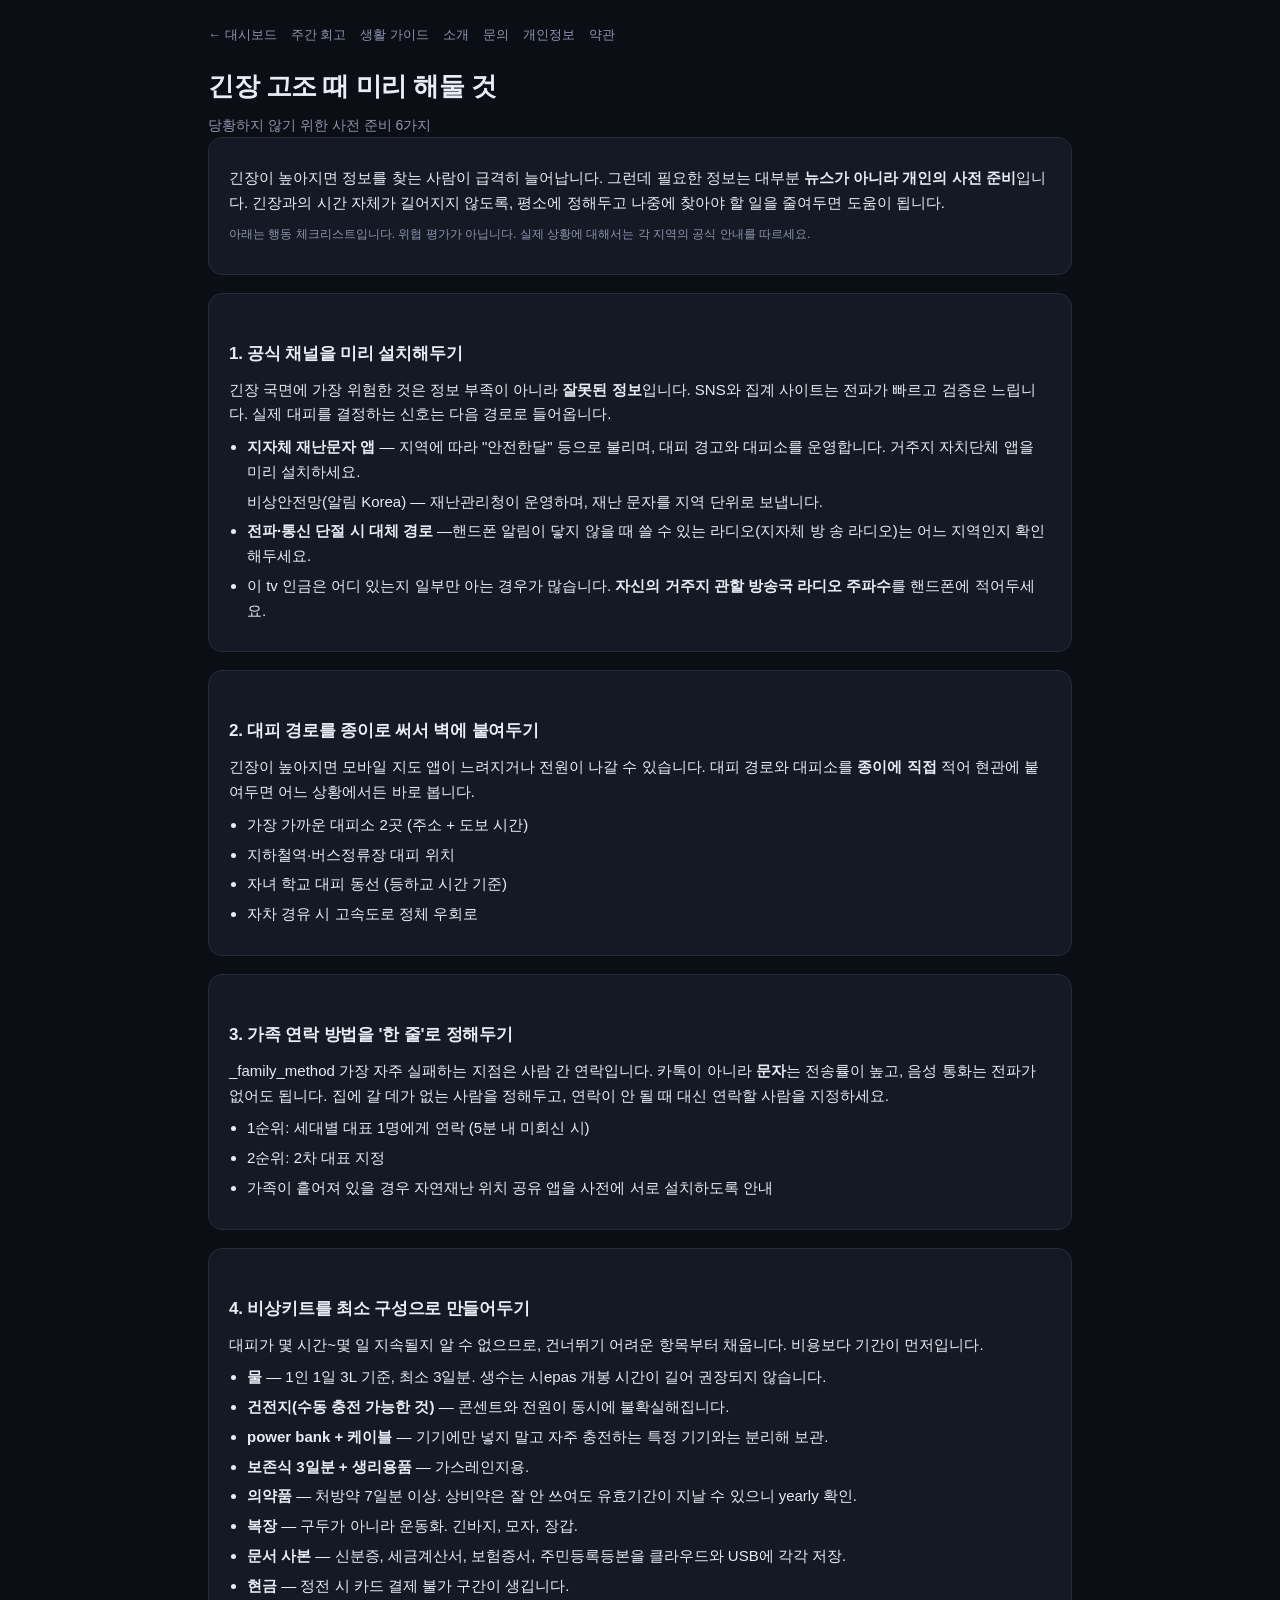
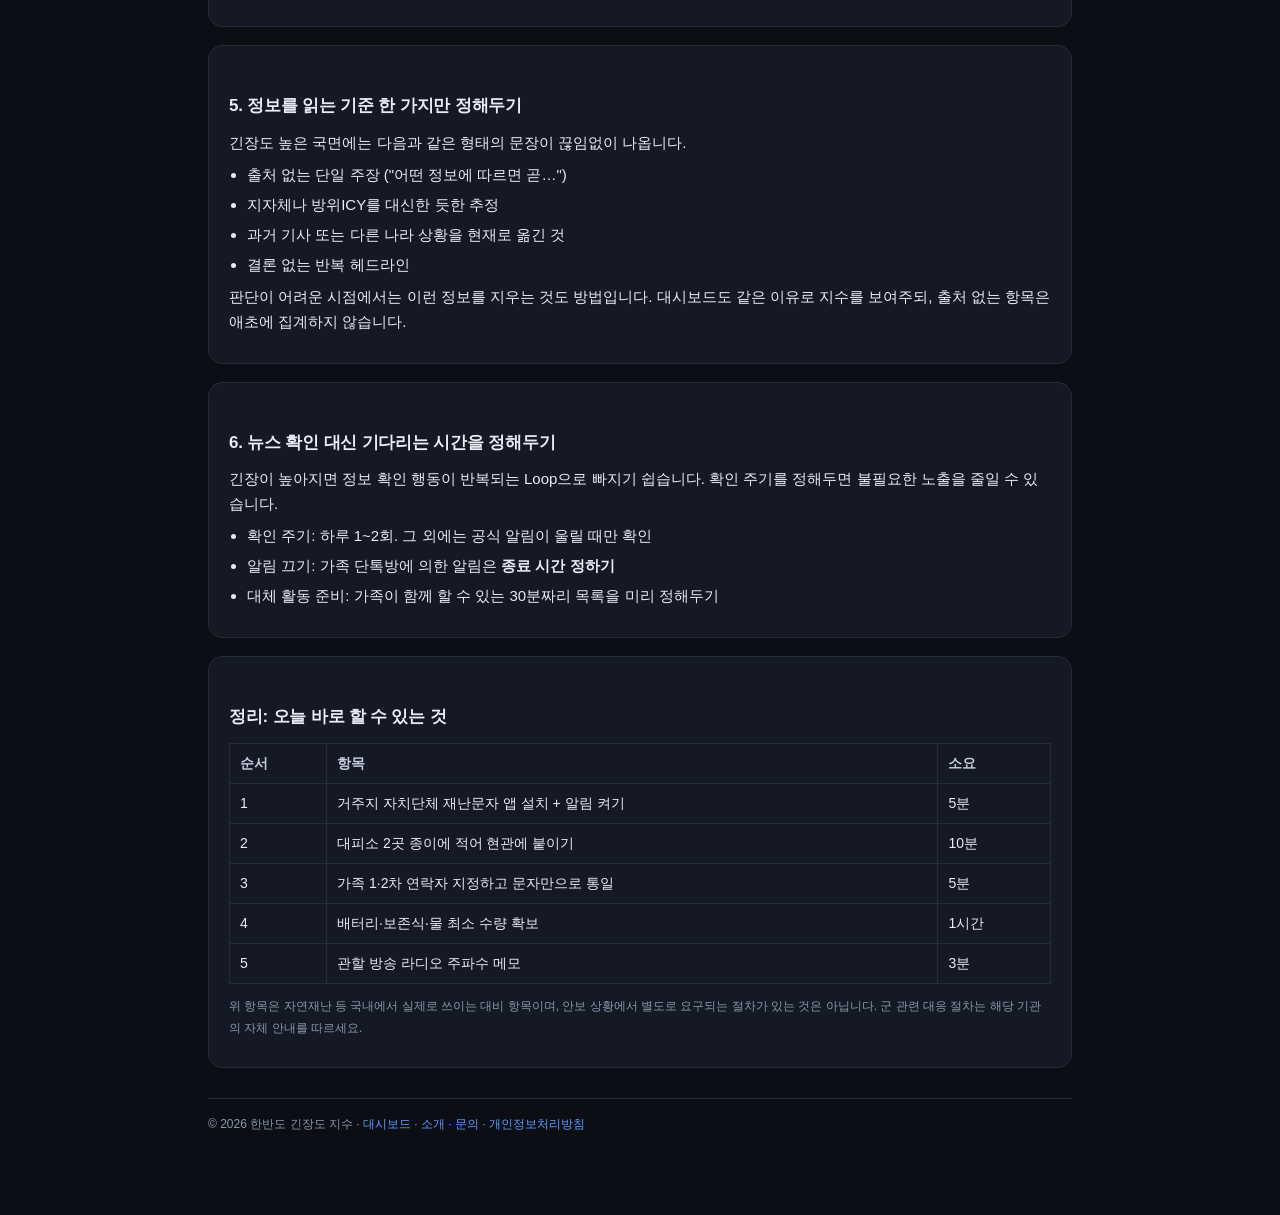
==== guides.html @ 265b3562 "한반도 긴장도 지수 대시보드 초기 버전 - Google News RSS 6종 + 연합뉴스 기반 헤드라인 집계 - 키워드 가중치로 0~100 정보 밀도 지수 산출 - 안보 이벤트 자" ====
<!DOCTYPE html>
<html lang="ko">
<head>
<meta charset="utf-8">
<meta name="viewport" content="width=device-width,initial-scale=1">
<title>긴장 고조 때 미리 해둘 것 · 생활 가이드 · 한반도 긴장도 지수</title>
<meta name="description" content="뉴스를 읽기 전에, 긴장이 높아지는 국면에 대비해 미리 정해두면 좋은 6가지. 공식 채널 확인법, 대피경로, 가족 연락 방법, 비상키트 구성.">
<link rel="stylesheet" href="/style.css">
</head>
<body>
<div class="nav"><a href="/">← 대시보드</a><a href="/weekly">주간 회고</a><a href="/guides">생활 가이드</a><a href="/about">소개</a><a href="/contact">문의</a><a href="/privacy">개인정보</a><a href="/terms">약관</a></div>

<h1>긴장 고조 때 미리 해둘 것 <span>당황하지 않기 위한 사전 준비 6가지</span></h1>

<div class="card">
<p>긴장이 높아지면 정보를 찾는 사람이 급격히 늘어납니다. 그런데 필요한 정보는 대부분 <b>뉴스가 아니라 개인의 사전 준비</b>입니다. 긴장과의 시간 자체가 길어지지 않도록, 평소에 정해두고 나중에 찾아야 할 일을 줄여두면 도움이 됩니다.</p>
<p class="dis">아래는 행동 체크리스트입니다. 위협 평가가 아닙니다. 실제 상황에 대해서는 각 지역의 공식 안내를 따르세요.</p>
</div>

<div class="card">
<h2>1. 공식 채널을 미리 설치해두기</h2>
<p>긴장 국면에 가장 위험한 것은 정보 부족이 아니라 <b>잘못된 정보</b>입니다. SNS와 집계 사이트는 전파가 빠르고 검증은 느립니다. 실제 대피를 결정하는 신호는 다음 경로로 들어옵니다.</p>
<ul>
<li><b>지자체 재난문자 앱</b> — 지역에 따라 "안전한달" 등으로 불리며, 대피 경고와 대피소를 운영합니다. 거주지 자치단체 앱을 미리 설치하세요.</li>
비상안전망(알림 Korea) — 재난관리청이 운영하며, 재난 문자를 지역 단위로 보냅니다.
<li><b>전파·통신 단절 시 대체 경로</b> —핸드폰 알림이 닿지 않을 때 쓸 수 있는 라디오(지자체 방 송 라디오)는 어느 지역인지 확인해두세요.</li>
<li>이 tv 인금은 어디 있는지 일부만 아는 경우가 많습니다. <b>자신의 거주지 관할 방송국 라디오 주파수</b>를 핸드폰에 적어두세요.</li>
</ul>
</div>

<div class="card">
<h2>2. 대피 경로를 종이로 써서 벽에 붙여두기</h2>
<p>긴장이 높아지면 모바일 지도 앱이 느려지거나 전원이 나갈 수 있습니다. 대피 경로와 대피소를 <b>종이에 직접</b> 적어 현관에 붙여두면 어느 상황에서든 바로 봅니다.</p>
<ul>
<li>가장 가까운 대피소 2곳 (주소 + 도보 시간)</li>
<li>지하철역·버스정류장 대피 위치</li>
<li>자녀 학교 대피 동선 (등하교 시간 기준)</li>
<li>자차 경유 시 고속도로 정체 우회로</li>
</ul>
</div>

<div class="card">
<h2>3. 가족 연락 방법을 '한 줄'로 정해두기</h2>
<p>_family_method 가장 자주 실패하는 지점은 사람 간 연락입니다. 카톡이 아니라 <b>문자</b>는 전송률이 높고, 음성 통화는 전파가 없어도 됩니다. 집에 갈 데가 없는 사람을 정해두고, 연락이 안 될 때 대신 연락할 사람을 지정하세요.</p>
<ul>
<li>1순위: 세대별 대표 1명에게 연락 (5분 내 미회신 시)</li>
<li>2순위: 2차 대표 지정</li>
<li>가족이 흩어져 있을 경우 자연재난 위치 공유 앱을 사전에 서로 설치하도록 안내</li>
</ul>
</div>

<div class="card">
<h2>4. 비상키트를 최소 구성으로 만들어두기</h2>
<p>대피가 몇 시간~몇 일 지속될지 알 수 없으므로, 건너뛰기 어려운 항목부터 채웁니다. 비용보다 기간이 먼저입니다.</p>
<ul>
<li><b>물</b> — 1인 1일 3L 기준, 최소 3일분. 생수는 시epas 개봉 시간이 길어 권장되지 않습니다.</li>
<li><b>건전지(수동 충전 가능한 것)</b> — 콘센트와 전원이 동시에 불확실해집니다.</li>
<li><b>power bank + 케이블</b> — 기기에만 넣지 말고 자주 충전하는 특정 기기와는 분리해 보관.</li>
<li><b>보존식 3일분 + 생리용품</b> — 가스레인지용.</li>
<li><b>의약품</b> — 처방약 7일분 이상. 상비약은 잘 안 쓰여도 유효기간이 지날 수 있으니 yearly 확인.</li>
<li><b>복장</b> — 구두가 아니라 운동화. 긴바지, 모자, 장갑.</li>
<li><b>문서 사본</b> — 신분증, 세금계산서, 보험증서, 주민등록등본을 클라우드와 USB에 각각 저장.</li>
<li><b>현금</b> — 정전 시 카드 결제 불가 구간이 생깁니다.</li>
</ul>
</div>

<div class="card">
<h2>5. 정보를 읽는 기준 한 가지만 정해두기</h2>
<p>긴장도 높은 국면에는 다음과 같은 형태의 문장이 끊임없이 나옵니다.</p>
<ul>
<li>출처 없는 단일 주장 ("어떤 정보에 따르면 곧…")</li>
<li>지자체나 방위ICY를 대신한 듯한 추정</li>
<li>과거 기사 또는 다른 나라 상황을 현재로 옮긴 것</li>
<li>결론 없는 반복 헤드라인</li>
</ul>
<p>판단이 어려운 시점에서는 이런 정보를 지우는 것도 방법입니다. 대시보드도 같은 이유로 지수를 보여주되, 출처 없는 항목은 애초에 집계하지 않습니다.</p>
</div>

<div class="card">
<h2>6. 뉴스 확인 대신 기다리는 시간을 정해두기</h2>
<p>긴장이 높아지면 정보 확인 행동이 반복되는 Loop으로 빠지기 쉽습니다. 확인 주기를 정해두면 불필요한 노출을 줄일 수 있습니다.</p>
<ul>
<li>확인 주기: 하루 1~2회. 그 외에는 공식 알림이 울릴 때만 확인</li>
<li>알림 끄기: 가족 단톡방에 의한 알림은 <b>종료 시간 정하기</b></li>
<li>대체 활동 준비: 가족이 함께 할 수 있는 30분짜리 목록을 미리 정해두기</li>
</ul>
</div>

<div class="card">
<h2>정리: 오늘 바로 할 수 있는 것</h2>
<table>
<tr><th>순서</th><th>항목</th><th>소요</th></tr>
<tr><td>1</td><td>거주지 자치단체 재난문자 앱 설치 + 알림 켜기</td><td>5분</td></tr>
<tr><td>2</td><td>대피소 2곳 종이에 적어 현관에 붙이기</td><td>10분</td></tr>
<tr><td>3</td><td>가족 1·2차 연락자 지정하고 문자만으로 통일</td><td>5분</td></tr>
<tr><td>4</td><td>배터리·보존식·물 최소 수량 확보</td><td>1시간</td></tr>
<tr><td>5</td><td>관할 방송 라디오 주파수 메모</td><td>3분</td></tr>
</table>
<p class="dis">위 항목은 자연재난 등 국내에서 실제로 쓰이는 대비 항목이며, 안보 상황에서 별도로 요구되는 절차가 있는 것은 아닙니다. 군 관련 대응 절차는 해당 기관의 자체 안내를 따르세요.</p>
</div>

<footer>© 2026 한반도 긴장도 지수 · <a href="/">대시보드</a> · <a href="/about">소개</a> · <a href="/contact">문의</a> · <a href="/privacy">개인정보처리방침</a></footer>
</body>
</html>
---- style.css ----
*{box-sizing:border-box;margin:0;padding:0}
body{background:#0b0e14;color:#e8ecf4;font:15px/1.65 -apple-system,"Segoe UI","Malgun Gothic",sans-serif;
  max-width:900px;margin:0 auto;padding:24px 18px 80px}
a{color:inherit;text-decoration:none}
header{border-bottom:1px solid #242b3a;padding-bottom:16px;margin-bottom:24px}
h1{font-size:26px;letter-spacing:-.5px}
h1 span{color:#8b96ad;font-size:14px;font-weight:400;display:block;margin-top:6px;letter-spacing:0}
h2{font-size:17px;margin:26px 0 10px;letter-spacing:-.2px}
h3{font-size:15px;margin:18px 0 6px;color:#c3ccdd}
.upd{color:#8b96ad;font-size:12px;margin-top:10px}

.card{background:#141924;border:1px solid #242b3a;border-radius:14px;padding:20px;margin-bottom:18px}
.card p{margin:8px 0}
.card ul{margin:8px 0 8px 18px}
.card li{margin:5px 0}
.gauge-top{display:flex;justify-content:space-between;align-items:flex-end;margin-bottom:14px}
.level{font-size:34px;font-weight:700;letter-spacing:-1px}
.nums{text-align:right;color:#8b96ad;font-size:12px;line-height:1.7}
.nums b{display:block;font-size:22px;color:#e8ecf4}
.bar{height:12px;background:#0d111a;border-radius:8px;overflow:hidden;border:1px solid #242b3a}
.bar>i{display:block;height:100%;border-radius:8px;transition:width .6s ease}
.guide{margin-top:16px;padding:12px 14px;background:#0d111a;border-radius:10px;font-size:14px;color:#c3ccdd;border-left:3px solid #5b9dff}
.tl{list-style:none}
.tl li{display:flex;gap:12px;padding:11px 0;border-bottom:1px dashed #242b3a}
.tl li:last-child{border-bottom:0}
.tl .e{font-size:20px;width:26px;text-align:center;flex:0 0 26px}
.tl .lb{font-size:11px;color:#5b9dff;font-weight:600;white-space:nowrap;padding-top:2px}
.tl .tx{flex:1;font-size:14px}
.tl .tx b{display:block;font-weight:500}
.tl .meta{color:#8b96ad;font-size:11px;margin-top:3px}
.tl a:hover .tx b{color:#5b9dff}
.feed{list-style:none}
.feed li{border-bottom:1px solid #242b3a;padding:10px 0}
.feed li:last-child{border:0}
.feed a{font-size:14px}
.feed a:hover{color:#5b9dff}
.feed .s{color:#8b96ad;font-size:11px;margin-top:3px}
.src{display:flex;flex-wrap:wrap;gap:8px;margin-top:10px}
.src a{font-size:12px;padding:5px 10px;background:#0d111a;border:1px solid #242b3a;border-radius:20px;color:#8b96ad}
.src a:hover{color:#5b9dff;border-color:#5b9dff}
.ads{margin:26px 0;text-align:center;color:#8b96ad;font-size:11px;
  border:1px dashed #242b3a;border-radius:12px;padding:22px;background:#0d111a}
.dis{font-size:12px;color:#8b96ad;line-height:1.8}
footer{border-top:1px solid #242b3a;margin-top:30px;padding-top:16px;color:#8b96ad;font-size:12px}
footer a{color:#5b9dff}
.err{color:#ff5470;font-size:13px}
.prose{font-size:15px;line-height:1.8}
.prose p{margin:12px 0}
.prose ul{margin:12px 0 12px 20px}
.prose li{margin:6px 0}
table{width:100%;border-collapse:collapse;margin:12px 0;font-size:14px}
th,td{border:1px solid #242b3a;padding:8px 10px;text-align:left}
th{background:#141924;color:#c3ccdd}
.nav{margin:0 0 20px;font-size:13px;display:flex;flex-wrap:wrap;gap:14px}
.nav a{color:#8b96ad}
.nav a:hover{color:#5b9dff}
@media(max-width:560px){h1{font-size:21px}.gauge-top{flex-direction:column;align-items:flex-start}}
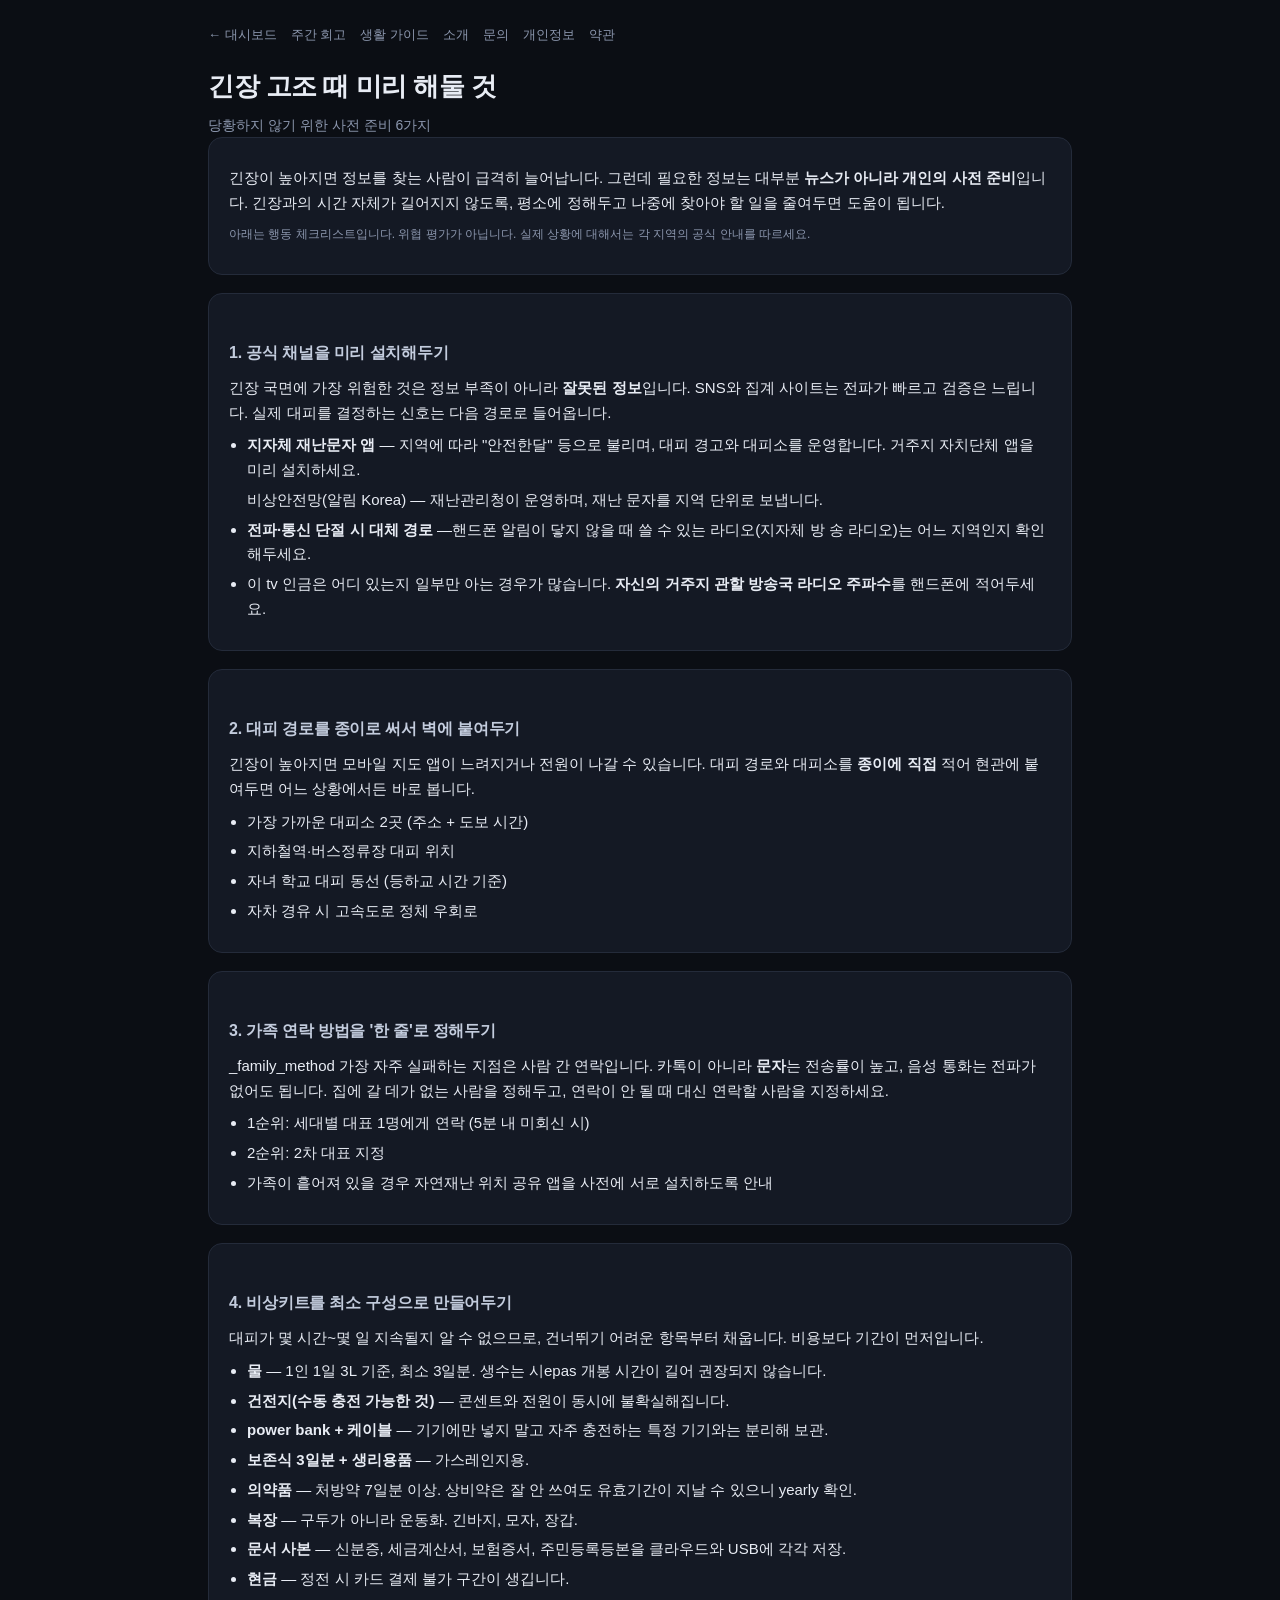
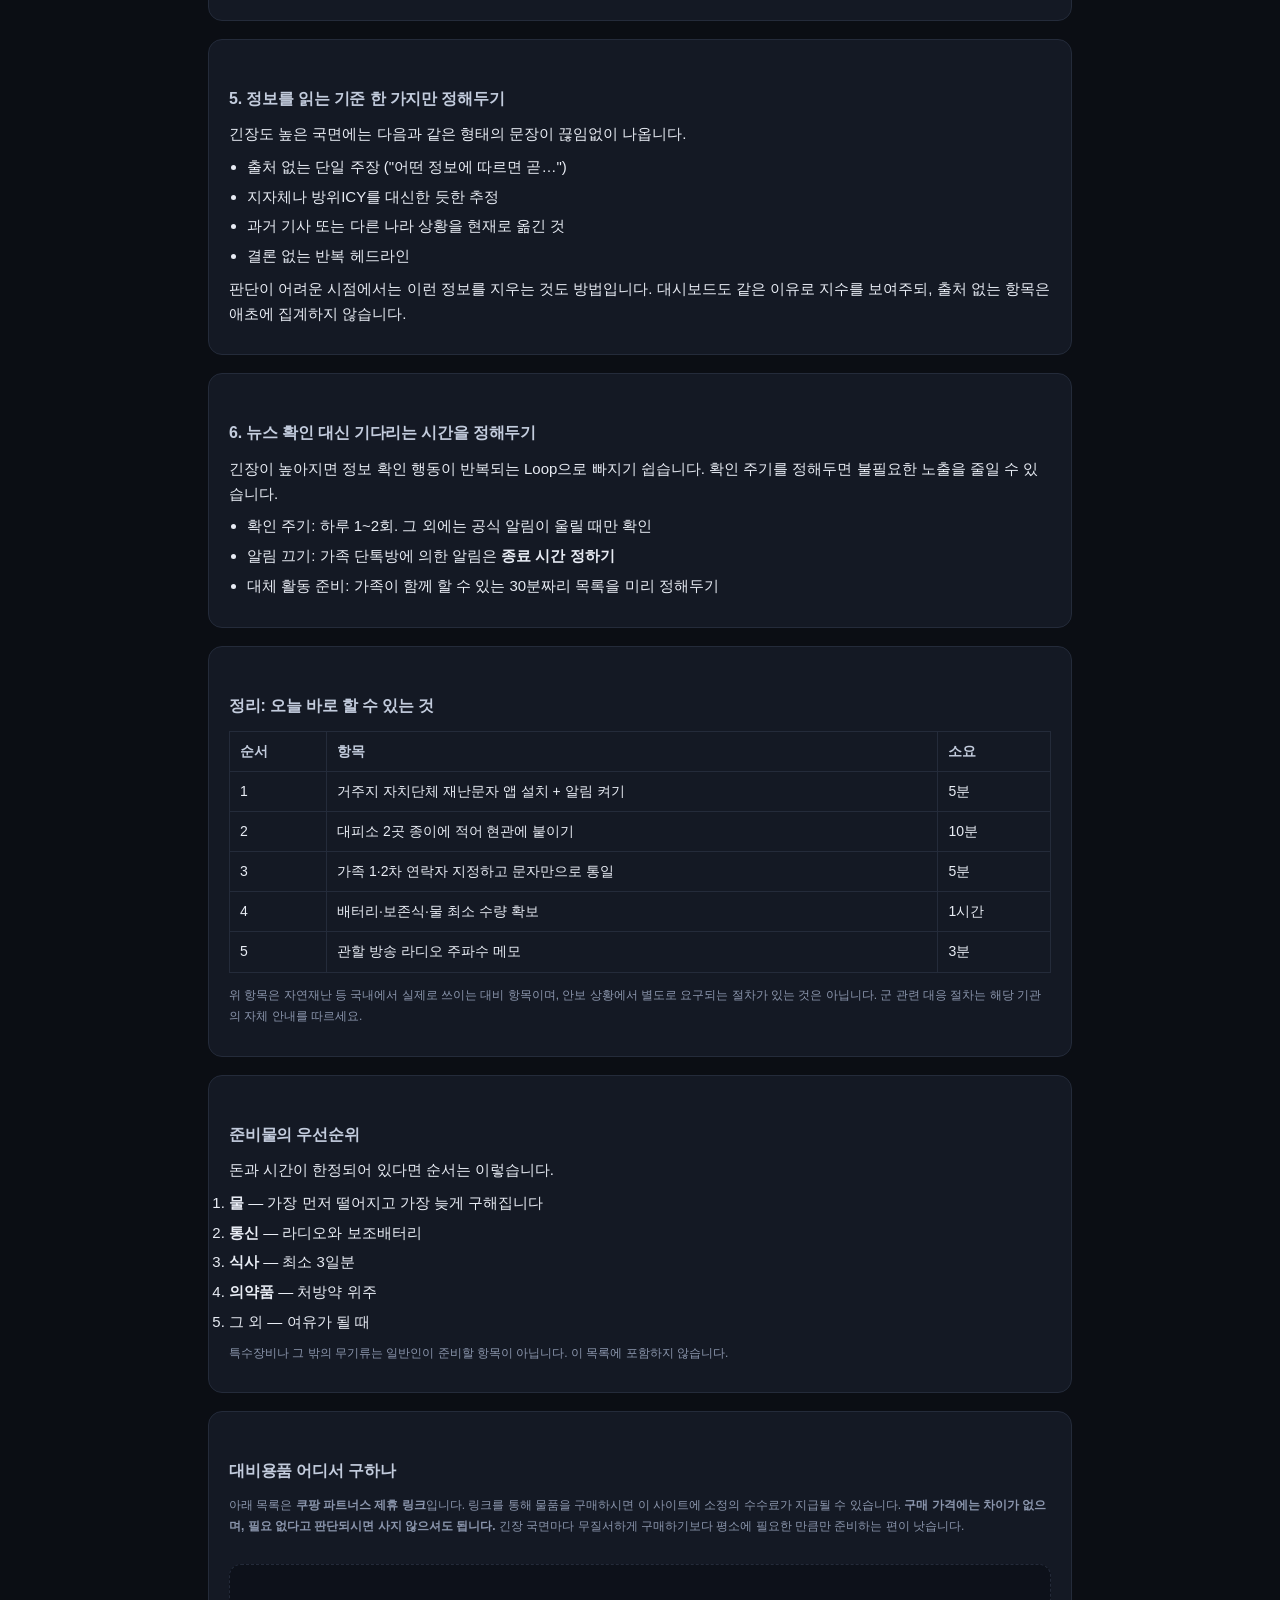
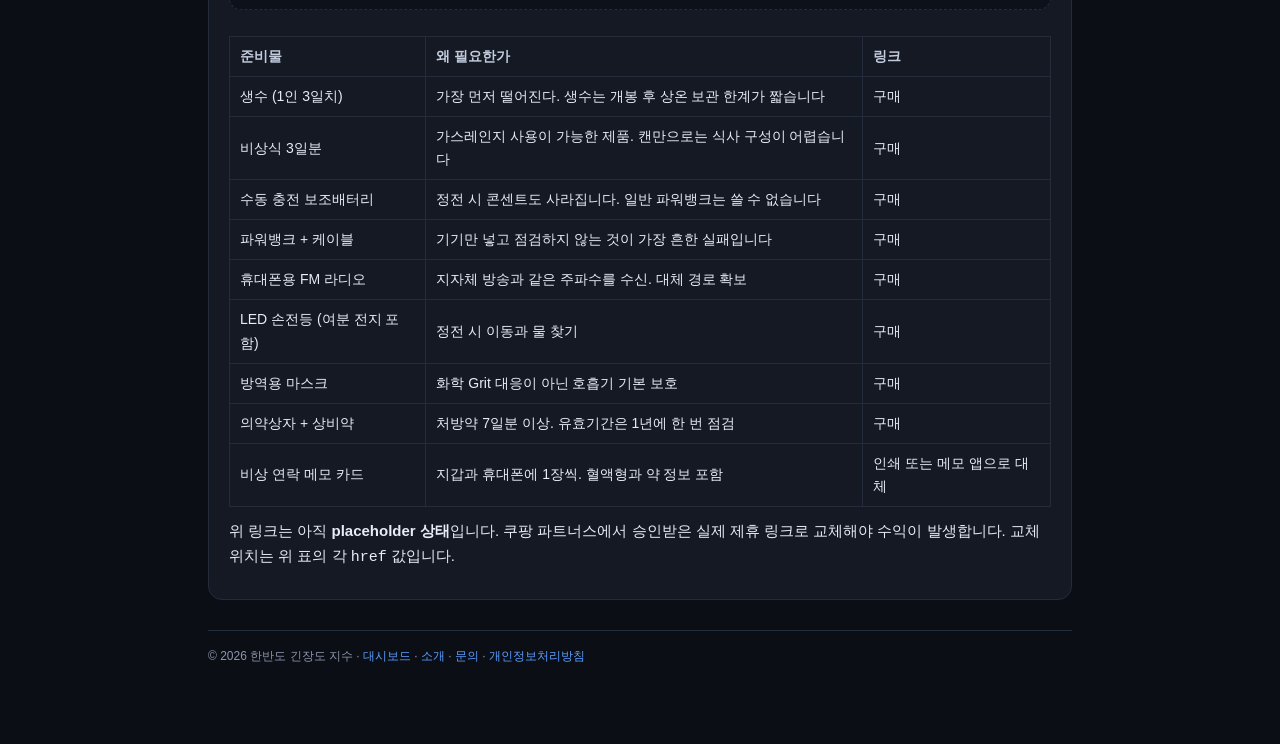
==== commit a06c63ba: "썸네일 이미지, 애드센스 슬롯, 쿠팡 파트너스 제휴 링크, 지수 오탐 수정 - Bing 뉴스 RSS 추가 (썸네일 이미지 제공, apiclick 링크에서 실제 기사 URL 추출) " ====
--- a/guides.html
+++ b/guides.html
@@ -99,6 +99,40 @@
 <p class="dis">위 항목은 자연재난 등 국내에서 실제로 쓰이는 대비 항목이며, 안보 상황에서 별도로 요구되는 절차가 있는 것은 아닙니다. 군 관련 대응 절차는 해당 기관의 자체 안내를 따르세요.</p>
 </div>
 
+<div class="card">
+<h2>준비물의 우선순위</h2>
+<p>돈과 시간이 한정되어 있다면 순서는 이렇습니다.</p>
+<ol>
+<li><b>물</b> — 가장 먼저 떨어지고 가장 늦게 구해집니다</li>
+<li><b>통신</b> — 라디오와 보조배터리</li>
+<li><b>식사</b> — 최소 3일분</li>
+<li><b>의약품</b> — 처방약 위주</li>
+<li>그 외 — 여유가 될 때</li>
+</ol>
+<p class="dis">특수장비나 그 밖의 무기류는 일반인이 준비할 항목이 아닙니다. 이 목록에 포함하지 않습니다.</p>
+</div>
+
+<div class="card">
+<h2>대비용품 어디서 구하나</h2>
+<p class="dis">아래 목록은 <b>쿠팡 파트너스 제휴 링크</b>입니다. 링크를 통해 물품을 구매하시면 이 사이트에 소정의 수수료가 지급될 수 있습니다. <b>구매 가격에는 차이가 없으며, 필요 없다고 판단되시면 사지 않으셔도 됩니다.</b> 긴장 국면마다 무질서하게 구매하기보다 평소에 필요한 만큼만 준비하는 편이 낫습니다.</p>
+
+<div class="ads" data-ad-slot="1234567890"></div>
+
+<table>
+<tr><th>준비물</th><th>왜 필요한가</th><th>링크</th></tr>
+<tr><td>생수 (1인 3일치)</td><td>가장 먼저 떨어진다. 생수는 개봉 후 상온 보관 한계가 짧습니다</td><td><a href="#CP-WATER">구매</a></td></tr>
+<tr><td>비상식 3일분</td><td>가스레인지 사용이 가능한 제품. 캔만으로는 식사 구성이 어렵습니다</td><td><a href="#CP-FOOD">구매</a></td></tr>
+<tr><td>수동 충전 보조배터리</td><td>정전 시 콘센트도 사라집니다. 일반 파워뱅크는 쓸 수 없습니다</td><td><a href="#CP-BATTERY">구매</a></td></tr>
+<tr><td>파워뱅크 + 케이블</td><td>기기만 넣고 점검하지 않는 것이 가장 흔한 실패입니다</td><td><a href="#CP-PB">구매</a></td></tr>
+<tr><td>휴대폰용 FM 라디오</td><td>지자체 방송과 같은 주파수를 수신. 대체 경로 확보</td><td><a href="#CP-RADIO">구매</a></td></tr>
+<tr><td>LED 손전등 (여분 전지 포함)</td><td>정전 시 이동과 물 찾기</td><td><a href="#CP-LAMP">구매</a></td></tr>
+<tr><td>방역용 마스크</td><td>화학 Grit 대응이 아닌 호흡기 기본 보호</td><td><a href="#CP-MASK">구매</a></td></tr>
+<tr><td>의약상자 + 상비약</td><td>처방약 7일분 이상. 유효기간은 1년에 한 번 점검</td><td><a href="#CP-MED">구매</a></td></tr>
+<tr><td>비상 연락 메모 카드</td><td>지갑과 휴대폰에 1장씩. 혈액형과 약 정보 포함</td><td>인쇄 또는 메모 앱으로 대체</td></tr>
+</table>
+<p class="disc">위 링크는 아직 <b>placeholder 상태</b>입니다. 쿠팡 파트너스에서 승인받은 실제 제휴 링크로 교체해야 수익이 발생합니다. 교체 위치는 위 표의 각 <code>href</code> 값입니다.</p>
+</div>
+
 <footer>© 2026 한반도 긴장도 지수 · <a href="/">대시보드</a> · <a href="/about">소개</a> · <a href="/contact">문의</a> · <a href="/privacy">개인정보처리방침</a></footer>
 </body>
 </html>
--- a/style.css
+++ b/style.css
@@ -54,4 +54,44 @@
 .nav{margin:0 0 20px;font-size:13px;display:flex;flex-wrap:wrap;gap:14px}
 .nav a{color:#8b96ad}
 .nav a:hover{color:#5b9dff}
-@media(max-width:560px){h1{font-size:21px}.gauge-top{flex-direction:column;align-items:flex-start}}+@media(max-width:560px){h1{font-size:21px}.gauge-top{flex-direction:column;align-items:flex-start}}
+
+/* ---- 단순화된 첫 화면 (모바일 우선) ---- */
+.status .row{display:flex;justify-content:space-between;align-items:flex-start;gap:12px;margin-bottom:14px}
+.status .lvl{font-size:38px;font-weight:700;letter-spacing:-1.5px;line-height:1.05}
+.status .lvl small{display:block;font-size:14px;font-weight:500;color:#8b96ad;letter-spacing:0;margin-top:4px}
+.status .when{color:#8b96ad;font-size:12px;text-align:right;white-space:nowrap}
+.status .what{margin:14px 0 0;padding:12px 14px;background:#0d111a;border-radius:10px;
+  font-size:15px;color:#dbe3f0;border-left:3px solid #5b9dff}
+
+.tl li>div{flex:1;min-width:0}
+.tl a{font-size:15px;line-height:1.5;display:block}
+.tl a:hover,.fd a:hover{color:#5b9dff}
+.tl .m,.fd .m{color:#8b96ad;font-size:12px;margin-top:4px}
+.tl .empty,.fd .empty{color:#8b96ad;font-size:14px;padding:8px 0}
+
+.fd{list-style:none}
+.fd li{border-bottom:1px solid #242b3a;padding:12px 0}
+.fd li:last-child{border:0}
+.fd a{font-size:15px;line-height:1.5;display:block}
+
+.act p{font-size:15px;color:#dbe3f0;margin:2px 0 14px}
+.btn{display:inline-block;background:#5b9dff;color:#08111f;font-weight:600;font-size:15px;
+  padding:12px 18px;border-radius:10px}
+.btn:hover{background:#7db1ff}
+
+.card.small{background:#0d111a}
+.card.small p{font-size:14px;color:#a9b4c8;margin:0 0 8px}
+.card.small .dim{font-size:13px;margin:0}
+.dim{color:#8b96ad}
+
+h2{font-size:16px;color:#c3ccdd}
+h2 small{font-size:12px;color:#8b96ad;font-weight:400;margin-left:6px}
+/* ---- 썸네일 ---- */
+.thumb{width:84px;height:56px;object-fit:cover;border-radius:8px;flex:0 0 84px;
+  background:#0d111a;border:1px solid #242b3a}
+.tl li{align-items:flex-start}
+.fd li{display:flex;gap:12px;align-items:flex-start}
+.fd li>div{flex:1;min-width:0}
+.ad-off{color:#8b96ad;font-size:11px}
+@media(max-width:420px){.thumb{width:68px;height:46px;flex:0 0 68px}}
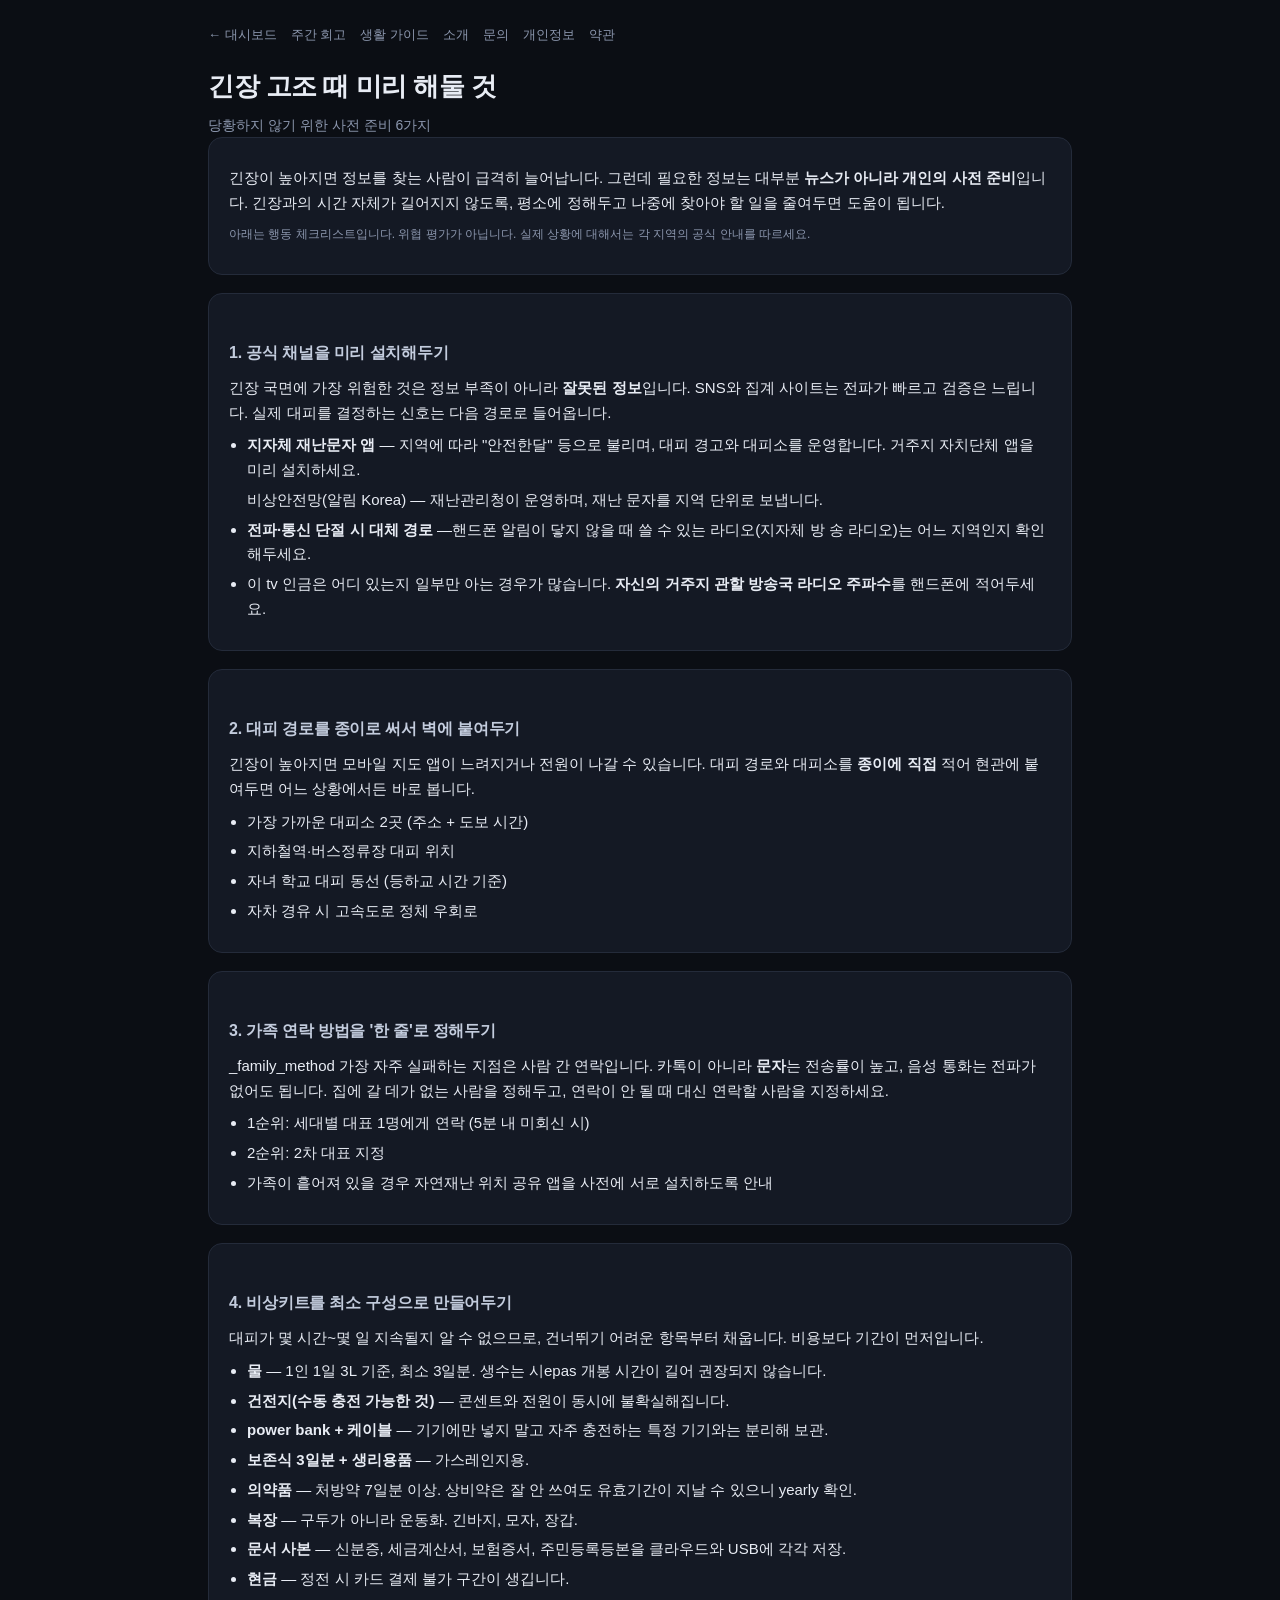
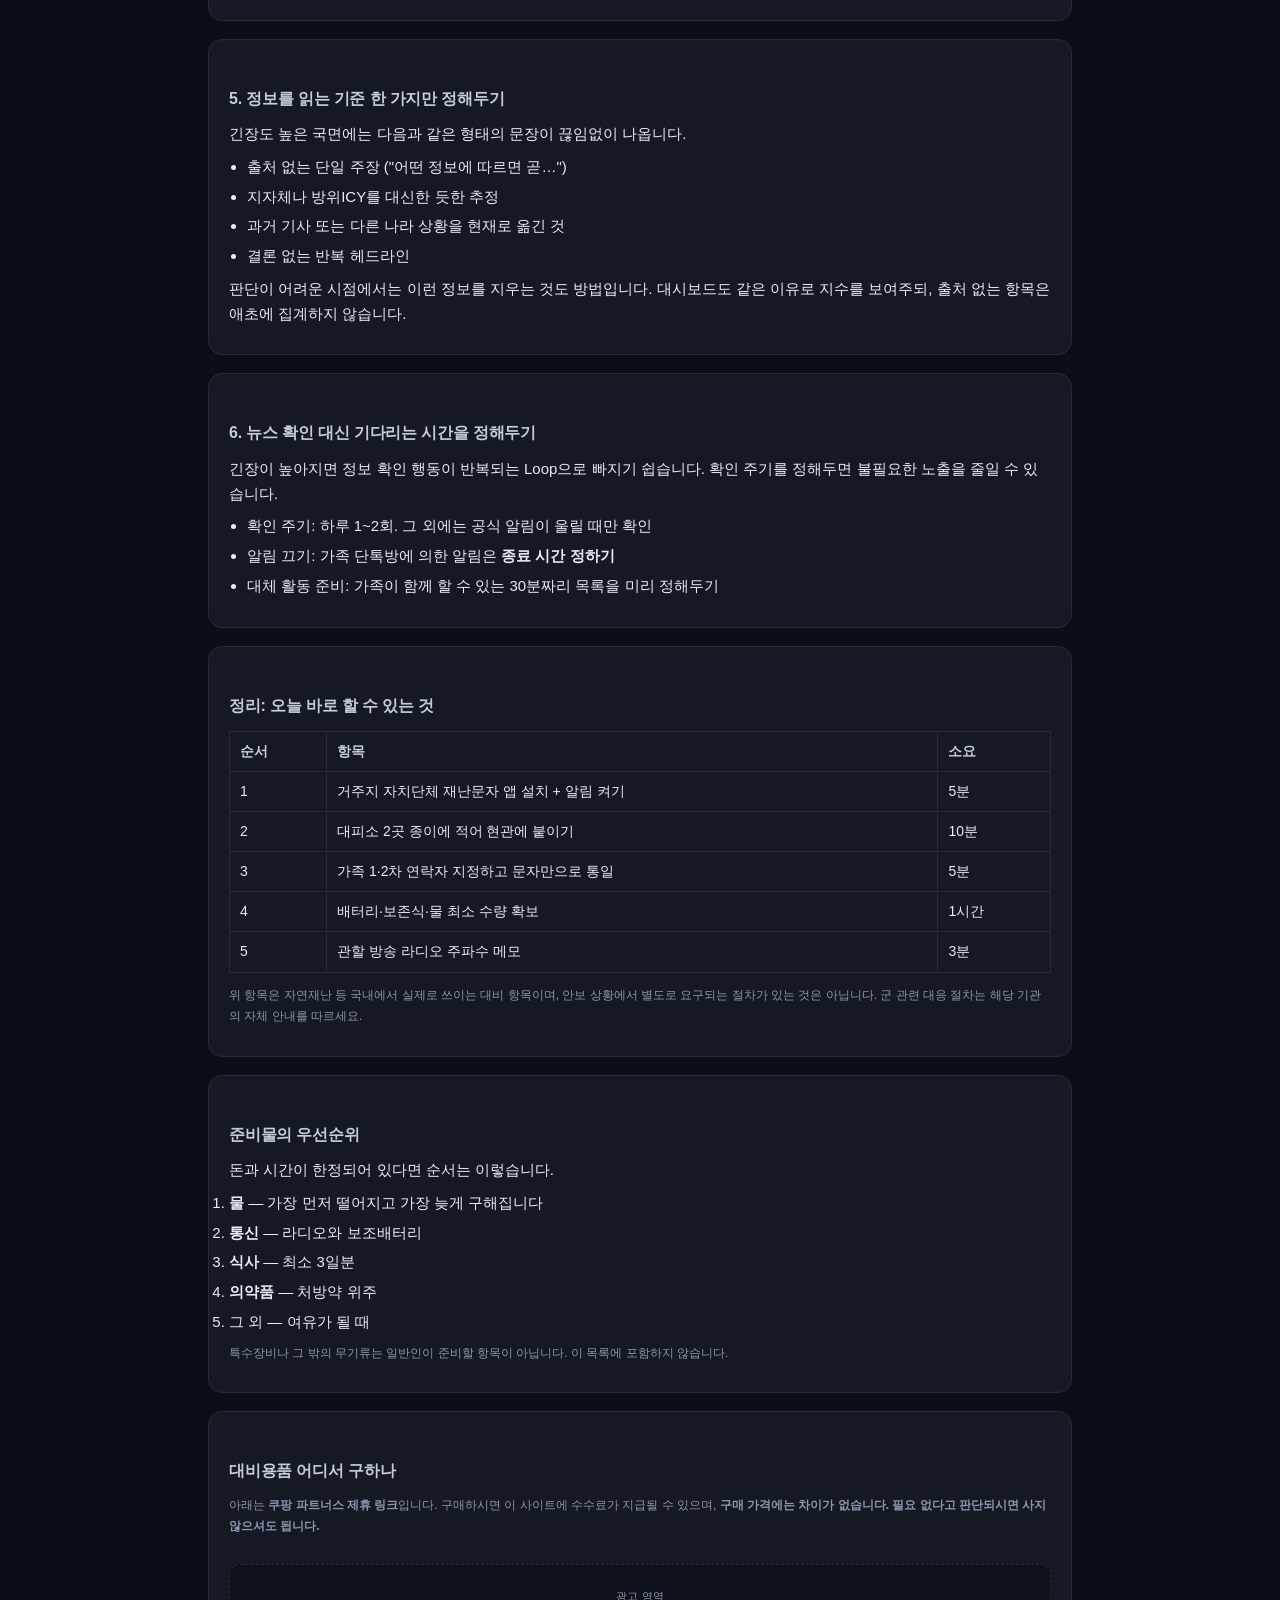
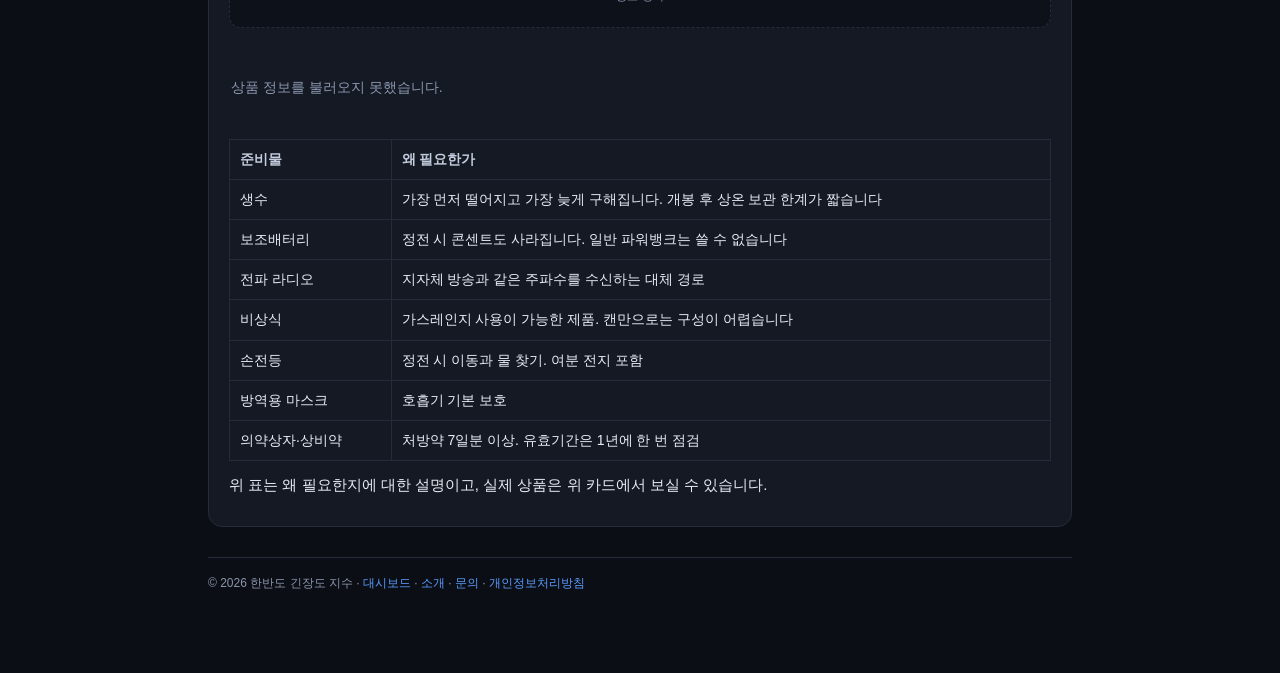
==== commit 52d62e80: "쿠팡 파트너스 제휴 상품 15개 연결 - link.coupang.com/a/ 15개를 상품명·가격·썸네일로 파싱 (web_extract 경로) - deals.json 정규화, /a" ====
--- a/guides.html
+++ b/guides.html
@@ -114,25 +114,27 @@
 
 <div class="card">
 <h2>대비용품 어디서 구하나</h2>
-<p class="dis">아래 목록은 <b>쿠팡 파트너스 제휴 링크</b>입니다. 링크를 통해 물품을 구매하시면 이 사이트에 소정의 수수료가 지급될 수 있습니다. <b>구매 가격에는 차이가 없으며, 필요 없다고 판단되시면 사지 않으셔도 됩니다.</b> 긴장 국면마다 무질서하게 구매하기보다 평소에 필요한 만큼만 준비하는 편이 낫습니다.</p>
+<p class="dis">아래는 <b>쿠팡 파트너스 제휴 링크</b>입니다. 구매하시면 이 사이트에 수수료가 지급될 수 있으며, <b>구매 가격에는 차이가 없습니다. 필요 없다고 판단되시면 사지 않으셔도 됩니다.</b></p>
 
 <div class="ads" data-ad-slot="1234567890"></div>
 
+<div id="deals" class="deals"><p class="empty">불러오는 중…</p></div>
+
 <table>
-<tr><th>준비물</th><th>왜 필요한가</th><th>링크</th></tr>
-<tr><td>생수 (1인 3일치)</td><td>가장 먼저 떨어진다. 생수는 개봉 후 상온 보관 한계가 짧습니다</td><td><a href="#CP-WATER">구매</a></td></tr>
-<tr><td>비상식 3일분</td><td>가스레인지 사용이 가능한 제품. 캔만으로는 식사 구성이 어렵습니다</td><td><a href="#CP-FOOD">구매</a></td></tr>
-<tr><td>수동 충전 보조배터리</td><td>정전 시 콘센트도 사라집니다. 일반 파워뱅크는 쓸 수 없습니다</td><td><a href="#CP-BATTERY">구매</a></td></tr>
-<tr><td>파워뱅크 + 케이블</td><td>기기만 넣고 점검하지 않는 것이 가장 흔한 실패입니다</td><td><a href="#CP-PB">구매</a></td></tr>
-<tr><td>휴대폰용 FM 라디오</td><td>지자체 방송과 같은 주파수를 수신. 대체 경로 확보</td><td><a href="#CP-RADIO">구매</a></td></tr>
-<tr><td>LED 손전등 (여분 전지 포함)</td><td>정전 시 이동과 물 찾기</td><td><a href="#CP-LAMP">구매</a></td></tr>
-<tr><td>방역용 마스크</td><td>화학 Grit 대응이 아닌 호흡기 기본 보호</td><td><a href="#CP-MASK">구매</a></td></tr>
-<tr><td>의약상자 + 상비약</td><td>처방약 7일분 이상. 유효기간은 1년에 한 번 점검</td><td><a href="#CP-MED">구매</a></td></tr>
-<tr><td>비상 연락 메모 카드</td><td>지갑과 휴대폰에 1장씩. 혈액형과 약 정보 포함</td><td>인쇄 또는 메모 앱으로 대체</td></tr>
+<tr><th>준비물</th><th>왜 필요한가</th></tr>
+<tr><td>생수</td><td>가장 먼저 떨어지고 가장 늦게 구해집니다. 개봉 후 상온 보관 한계가 짧습니다</td></tr>
+<tr><td>보조배터리</td><td>정전 시 콘센트도 사라집니다. 일반 파워뱅크는 쓸 수 없습니다</td></tr>
+<tr><td>전파 라디오</td><td>지자체 방송과 같은 주파수를 수신하는 대체 경로</td></tr>
+<tr><td>비상식</td><td>가스레인지 사용이 가능한 제품. 캔만으로는 구성이 어렵습니다</td></tr>
+<tr><td>손전등</td><td>정전 시 이동과 물 찾기. 여분 전지 포함</td></tr>
+<tr><td>방역용 마스크</td><td>호흡기 기본 보호</td></tr>
+<tr><td>의약상자·상비약</td><td>처방약 7일분 이상. 유효기간은 1년에 한 번 점검</td></tr>
 </table>
-<p class="disc">위 링크는 아직 <b>placeholder 상태</b>입니다. 쿠팡 파트너스에서 승인받은 실제 제휴 링크로 교체해야 수익이 발생합니다. 교체 위치는 위 표의 각 <code>href</code> 값입니다.</p>
+<p class="disc">위 표는 왜 필요한지에 대한 설명이고, 실제 상품은 위 카드에서 보실 수 있습니다.</p>
 </div>
 
 <footer>© 2026 한반도 긴장도 지수 · <a href="/">대시보드</a> · <a href="/about">소개</a> · <a href="/contact">문의</a> · <a href="/privacy">개인정보처리방침</a></footer>
+<script src="/ads.js"></script>
+<script>renderDeals('deals');</script>
 </body>
 </html>
--- a/style.css
+++ b/style.css
@@ -95,3 +95,48 @@
 .fd li>div{flex:1;min-width:0}
 .ad-off{color:#8b96ad;font-size:11px}
 @media(max-width:420px){.thumb{width:68px;height:46px;flex:0 0 68px}}
+
+/* ---- 이슈 랭킹 ---- */
+.rank{list-style:none;counter-reset:none}
+.rank li{display:flex;gap:11px;align-items:flex-start;padding:13px 0;border-bottom:1px solid #242b3a}
+.rank li:last-child{border-bottom:0}
+.rank .no{flex:0 0 26px;height:26px;border-radius:8px;background:#1e2637;color:#8b96ad;
+  font-size:13px;font-weight:700;display:flex;align-items:center;justify-content:center;margin-top:2px}
+.rank li:nth-child(1) .no{background:#5b9dff;color:#08111f}
+.rank li:nth-child(2) .no{background:#31456b;color:#cfe0ff}
+.rank li:nth-child(3) .no{background:#28324a;color:#cfe0ff}
+.rank li>div{flex:1;min-width:0}
+.rank a{font-size:15px;font-weight:600;line-height:1.45;display:block}
+.rank a:hover{color:#5b9dff}
+.rank .m{color:#8b96ad;font-size:12px;margin-top:5px}
+.rank .cnt{color:#5b9dff}
+.rank .hot{color:#ff8b5e}
+.rank .out{margin-top:6px;display:flex;flex-wrap:wrap;gap:5px}
+.rank .out span{font-size:11px;color:#8b96ad;background:#0d111a;border:1px solid #242b3a;
+  border-radius:20px;padding:2px 8px}
+.rank .tm{flex:0 0 auto;font-size:11px;color:#8b96ad;margin-top:3px}
+.rank .empty{color:#8b96ad;font-size:14px;padding:8px 0}
+.live{color:#3ddc97;font-weight:400;margin-left:8px}
+
+/* ---- 제휴 링크 ---- */
+.pl{list-style:none;margin:12px 0}
+.pl li{display:flex;justify-content:space-between;gap:12px;align-items:baseline;
+  border-bottom:1px solid #242b3a;padding:10px 0}
+.pl li:last-child{border-bottom:0}
+.pl a{font-size:15px;color:#5b9dff}
+.pl span{font-size:12px;color:#8b96ad;text-align:right}
+
+/* ---- 제휴 상품 카드 (가로 스크롤) ---- */
+.deals{display:flex;gap:12px;overflow-x:auto;padding:4px 2px 10px;scroll-snap-type:x mandatory;
+  scrollbar-width:thin;-webkit-overflow-scrolling:touch}
+.deals::-webkit-scrollbar{height:6px}
+.deals::-webkit-scrollbar-thumb{background:#242b3a;border-radius:4px}
+.pc{flex:0 0 152px;scroll-snap-align:start;background:#0d111a;border:1px solid #242b3a;
+  border-radius:12px;overflow:hidden;display:flex;flex-direction:column;transition:border-color .15s}
+.pc:hover{border-color:#5b9dff}
+.pc img,.pc .ph{width:100%;height:104px;object-fit:cover;background:#0d111a;display:block}
+.pc .pt{padding:9px 10px 4px;font-size:12.5px;line-height:1.4;color:#e8ecf4;
+  display:-webkit-box;-webkit-line-clamp:2;-webkit-box-orient:vertical;overflow:hidden;min-height:35px}
+.pc .pp{padding:0 10px 11px;font-size:14px;font-weight:700;color:#5b9dff}
+.deals .empty{color:#8b96ad;font-size:14px;padding:10px 0}
+@media(max-width:420px){.pc{flex:0 0 138px}.pc img,.pc .ph{height:94px}}
